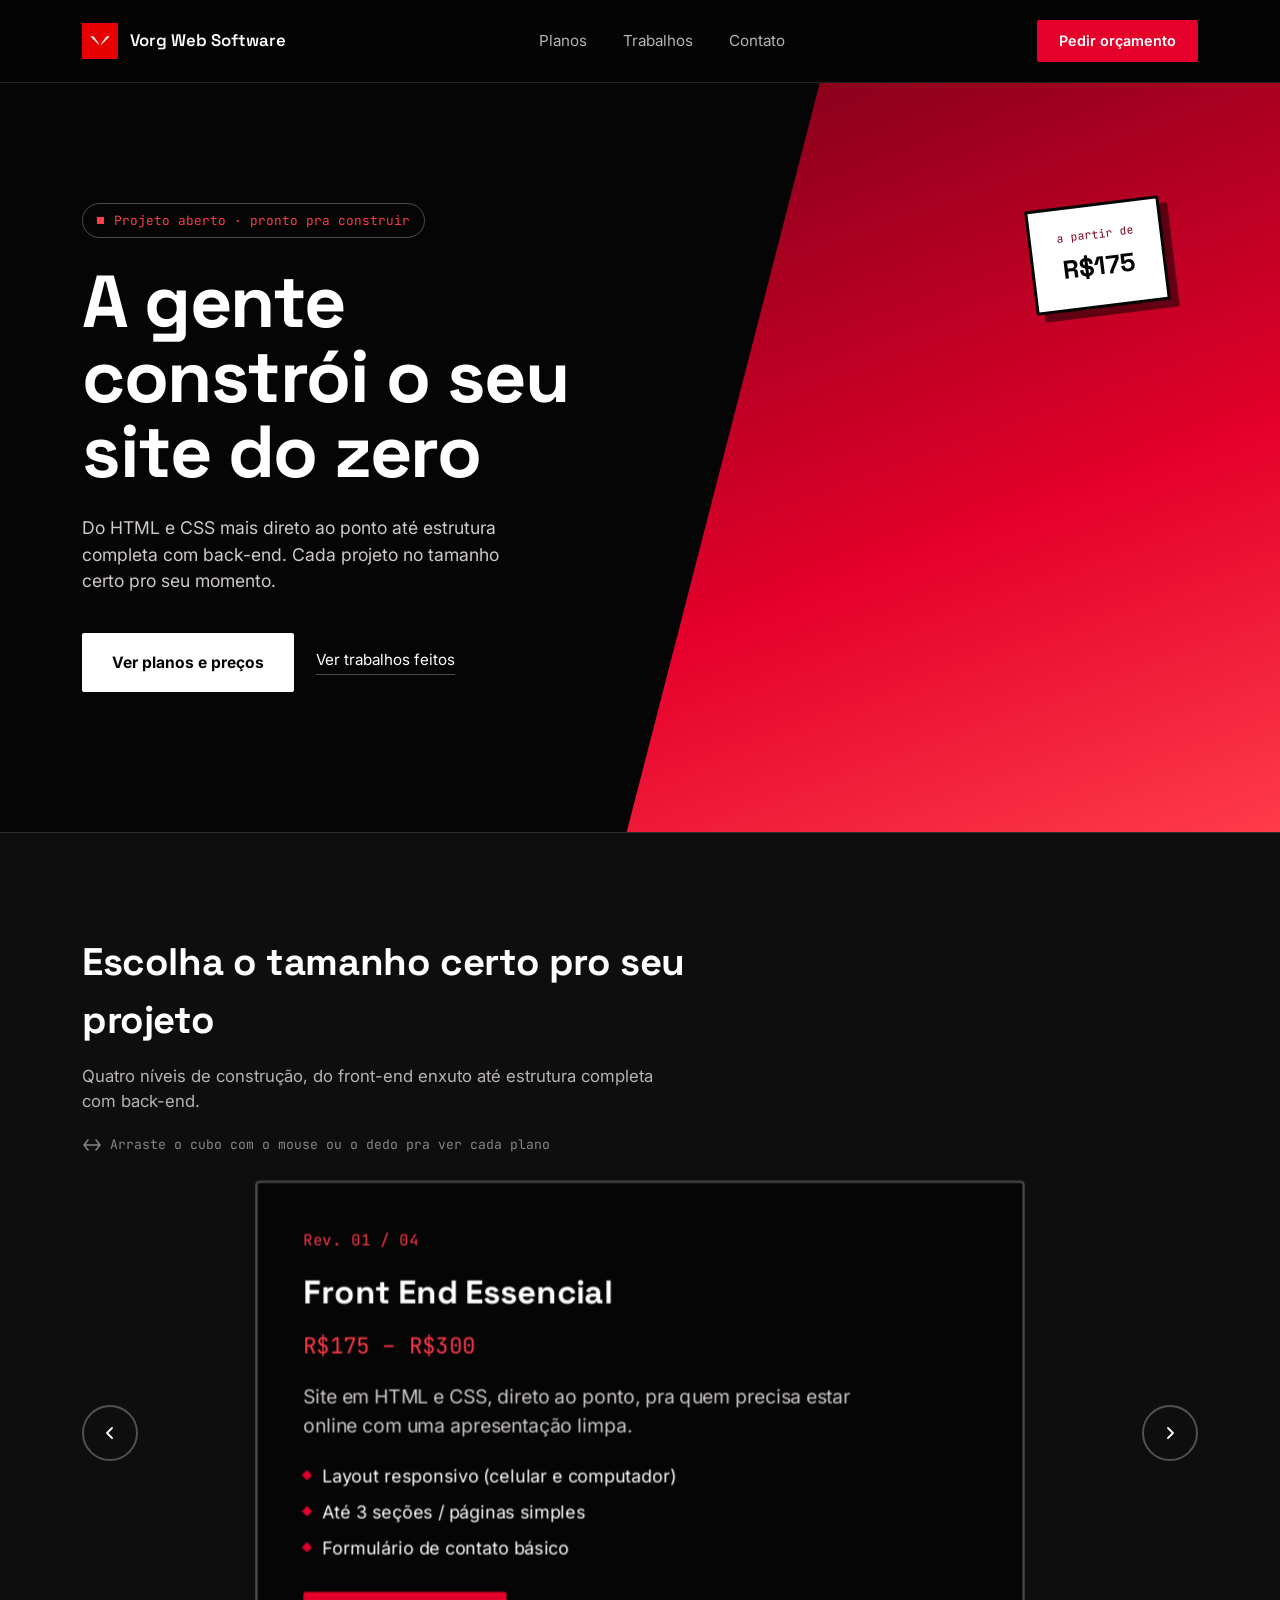
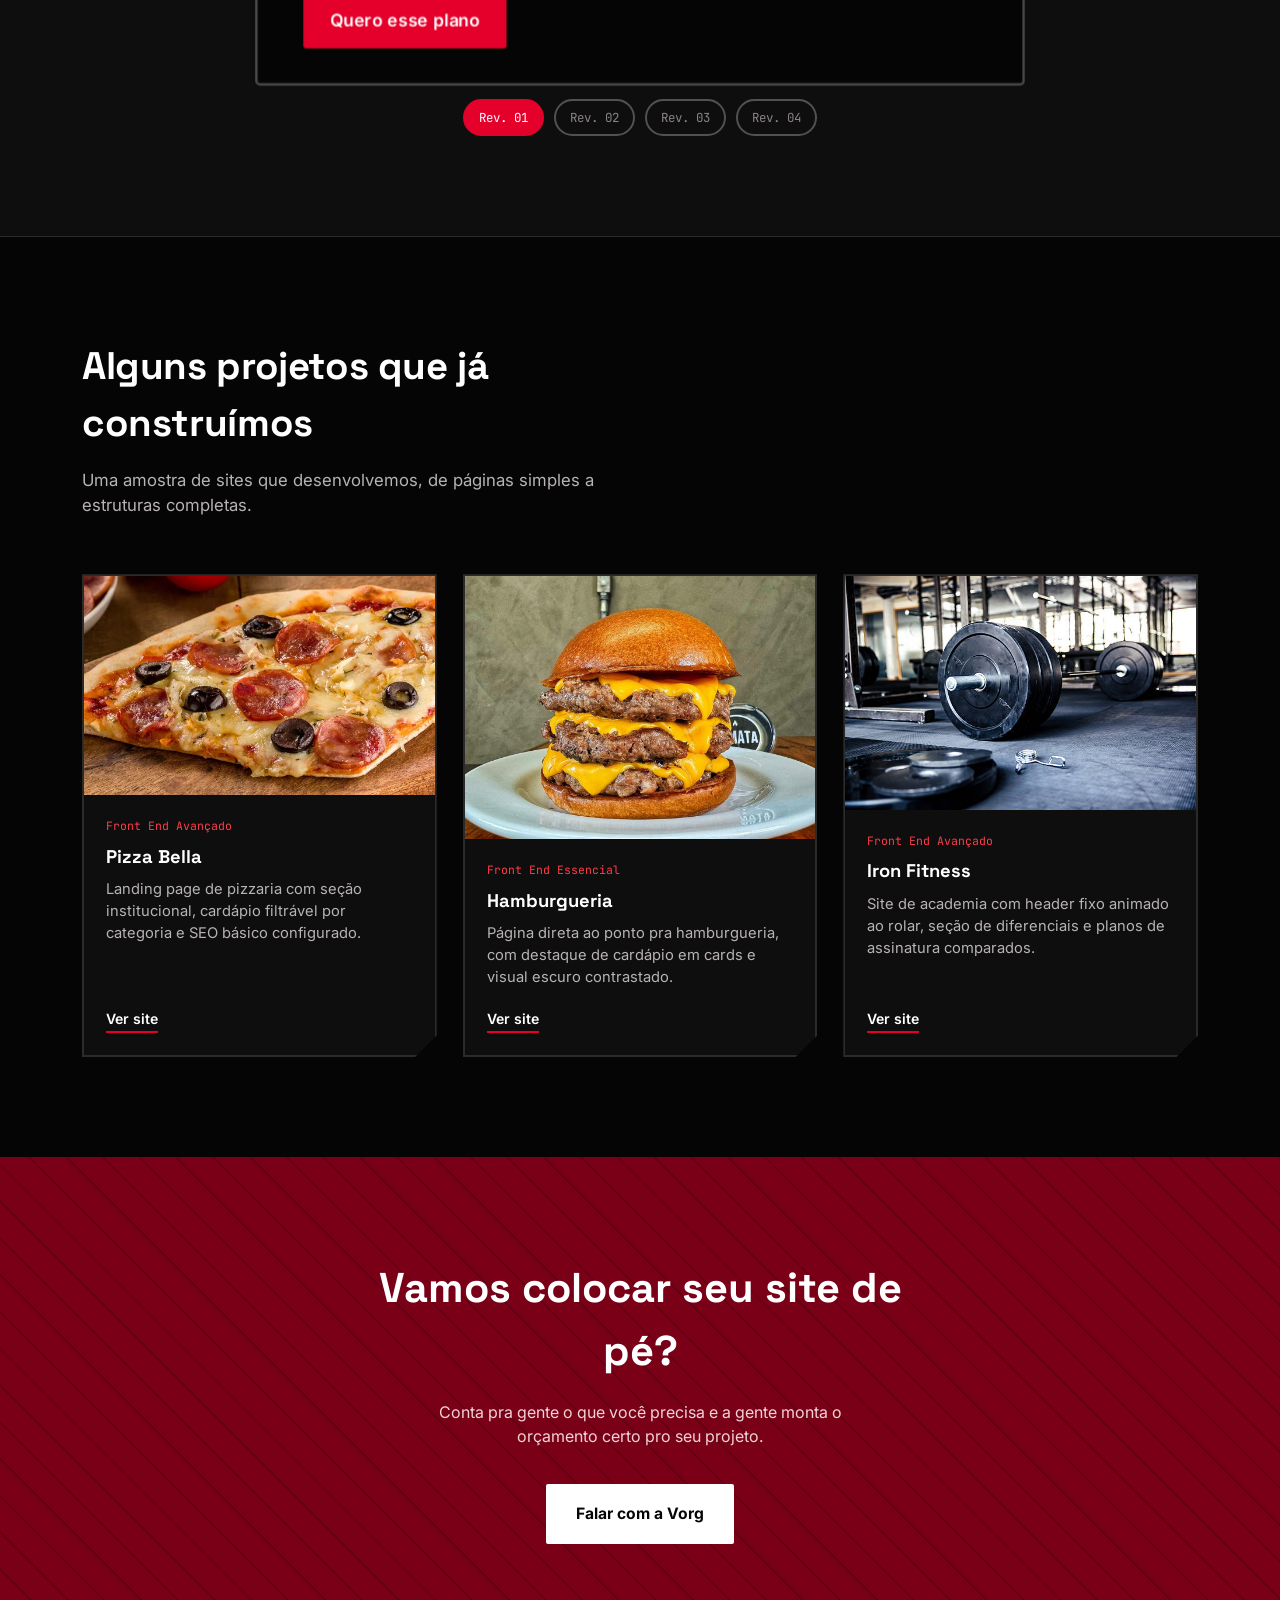
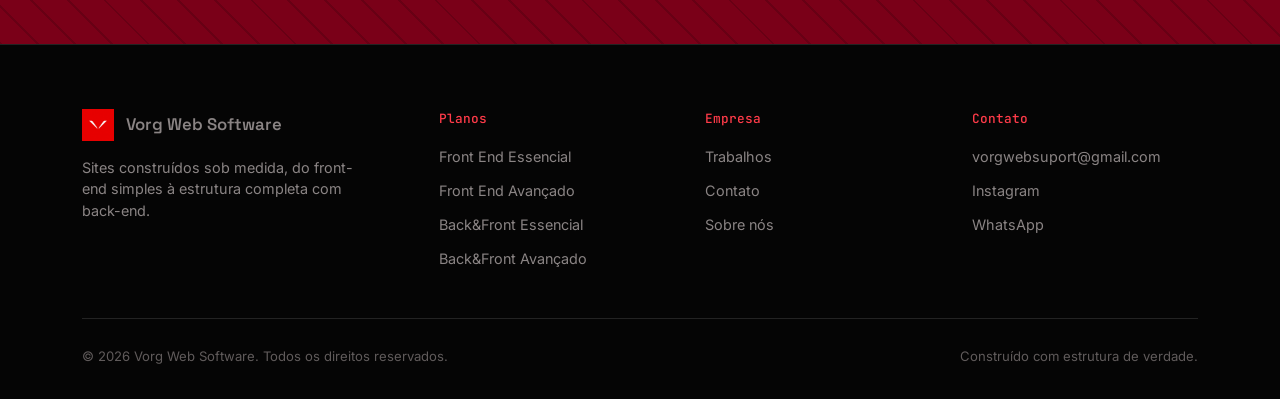
==== index.html @ 5cc9e79b "Initial commit" ====
<!DOCTYPE html>
<html lang="pt-BR">
<head>
<meta charset="UTF-8">
<meta name="viewport" content="width=device-width, initial-scale=1.0">
<title>Vorg Web Software — sites sob medida</title>
<link rel="preconnect" href="https://fonts.googleapis.com">
<link rel="preconnect" href="https://fonts.gstatic.com" crossorigin>
<link href="https://fonts.googleapis.com/css2?family=Space+Grotesk:wght@500;600;700&family=Inter:wght@400;500;600&family=JetBrains+Mono:wght@400;500&display=swap" rel="stylesheet">
<link rel="stylesheet" href="style.css">
</head>
<body>

  <!-- ================= HEADER ================= -->
  <header class="site-header">
    <div class="container">
      <a href="#top" class="brand">
        <img src="/imagens/logo.png" alt="Vorg Web Software">
        <span>Vorg Web Software</span>
      </a>
      <nav class="main-nav">
        <a href="#planos">Planos</a>
        <a href="#trabalhos">Trabalhos</a>
        <a href="#contato">Contato</a>
      </nav>
      <a href="#planos" class="nav-cta">Pedir orçamento</a>
      <button class="nav-toggle" aria-label="Abrir menu"><span></span><span></span><span></span></button>
    </div>
  </header>

  <!-- ================= HERO ================= -->
  <section class="hero" id="top">
    <div class="hero-shard" aria-hidden="true"></div>
    <div class="container">
      <div class="hero-copy">
        <span class="hero-tag">Projeto aberto · pronto pra construir</span>
        <h1>A gente constrói o seu site do zero</h1>
        <p>Do HTML e CSS mais direto ao ponto até estrutura completa com back-end. Cada projeto no tamanho certo pro seu momento.</p>
        <div class="hero-actions">
          <a href="#planos" class="btn-primary">Ver planos e preços</a>
          <a href="#trabalhos" class="btn-ghost-light">Ver trabalhos feitos</a>
        </div>
      </div>
    </div>
    <div class="price-stamp">
      <small>a partir de</small>
      <strong>R$175</strong>
    </div>
  </section>

  <!-- ================= PLANOS (CUBO) ================= -->
  <section class="section plans-section" id="planos">
    <div class="container">
      <div class="plan-nav-row">
        <div class="section-head" style="margin-bottom:0;">
          <h2>Escolha o tamanho certo pro seu projeto</h2>
          <p>Quatro níveis de construção, do front-end enxuto até estrutura completa com back-end.</p>
        </div>
      </div>

      <div class="drag-hint">
        <svg width="20" height="20" viewBox="0 0 20 20" fill="none"><path d="M2 10h16M6 5l-4 5 4 5M14 5l4 5-4 5" stroke="#8A8484" stroke-width="1.5" stroke-linecap="round" stroke-linejoin="round"/></svg>
        Arraste o cubo com o mouse ou o dedo pra ver cada plano
      </div>

      <div class="cube-arena">
        <button class="arena-arrow" id="cubePrev" aria-label="Plano anterior">
          <svg width="18" height="18" viewBox="0 0 18 18"><path d="M11 4L6 9L11 14" stroke-width="1.8" fill="none" stroke-linecap="round" stroke-linejoin="round"/></svg>
        </button>

        <div class="cube-stage" id="cubeStage">
          <div class="cube" id="cube">

            <div class="cube-face">
              <span class="face-rev">Rev. 01 / 04</span>
              <h3>Front End Essencial</h3>
              <div class="face-price">R$175 – R$300</div>
              <p>Site em HTML e CSS, direto ao ponto, pra quem precisa estar online com uma apresentação limpa.</p>
              <ul class="face-features">
                <li>Layout responsivo (celular e computador)</li>
                <li>Até 3 seções / páginas simples</li>
                <li>Formulário de contato básico</li>
              </ul>
              <a href="#contato" class="face-cta">Quero esse plano</a>
            </div>

            <div class="cube-face">
              <span class="face-rev">Rev. 02 / 04</span>
              <h3>Front End Avançado</h3>
              <div class="face-price">R$300 – R$500</div>
              <p>Mais páginas, interações e detalhes de animação pra um site com cara mais profissional.</p>
              <ul class="face-features">
                <li>Até 6 páginas ou seções</li>
                <li>Animações e microinterações em JavaScript</li>
                <li>Otimizado pra buscadores (SEO básico)</li>
              </ul>
              <a href="#contato" class="face-cta">Quero esse plano</a>
            </div>

            <div class="cube-face">
              <span class="face-rev">Rev. 03 / 04</span>
              <h3>Back&amp;Front End Essencial</h3>
              <div class="face-price">R$500 – R$700</div>
              <p>Estrutura com back-end simples: seu site passa a guardar e organizar informação de verdade.</p>
              <ul class="face-features">
                <li>Banco de dados simples (formulários, cadastros)</li>
                <li>Painel básico de administração</li>
                <li>Front-end avançado incluso</li>
              </ul>
              <a href="#contato" class="face-cta">Quero esse plano</a>
            </div>

            <div class="cube-face">
              <span class="face-rev">Rev. 04 / 04</span>
              <h3>Back&amp;Front Avançado</h3>
              <div class="face-price">R$700 – R$1000</div>
              <p>Estrutura completa: autenticação, integrações e um back-end preparado pra crescer junto com o negócio.</p>
              <ul class="face-features">
                <li>Login e área de usuário</li>
                <li>Integrações (pagamento, e-mail, APIs)</li>
                <li>Painel administrativo completo</li>
              </ul>
              <a href="#contato" class="face-cta">Quero esse plano</a>
            </div>

          </div>
        </div>

        <button class="arena-arrow" id="cubeNext" aria-label="Próximo plano">
          <svg width="18" height="18" viewBox="0 0 18 18"><path d="M7 4L12 9L7 14" stroke-width="1.8" fill="none" stroke-linecap="round" stroke-linejoin="round"/></svg>
        </button>
      </div>

      <div class="cube-controls">
        <div class="revision-list" role="tablist" aria-label="Selecionar plano">
          <button class="revision-dot active" data-index="0">Rev. 01</button>
          <button class="revision-dot" data-index="1">Rev. 02</button>
          <button class="revision-dot" data-index="2">Rev. 03</button>
          <button class="revision-dot" data-index="3">Rev. 04</button>
        </div>
      </div>
    </div>
  </section>

<!-- ================= TRABALHOS FICTÍCIOS ================= -->
<section class="section" id="trabalhos">
  <div class="container">
    <div class="section-head">
      <h2>Alguns projetos que já construímos</h2>
      <p>Uma amostra de sites que desenvolvemos, de páginas simples a estruturas completas.</p>
    </div>

    <div class="work-grid">

      <div class="work-card">
        <div class="work-thumb">
          <img src="/imagens/pizzaria.png" alt="Prévia do site Pizza Bella">
        </div>
        <div class="work-body">
          <span class="work-cat">Front End Avançado</span>
          <h3>Pizza Bella</h3>
          <p>Landing page de pizzaria com seção institucional, cardápio filtrável por categoria e SEO básico configurado.</p>
          <a href="pizzaria.html" class="work-link">Ver site</a>
        </div>
      </div>

      <div class="work-card">
        <div class="work-thumb">
          <img src="/imagens/hamburgueria.png" alt="Prévia do site de hamburgueria">
        </div>
        <div class="work-body">
          <span class="work-cat">Front End Essencial</span>
          <h3>Hamburgueria</h3>
          <p>Página direta ao ponto pra hamburgueria, com destaque de cardápio em cards e visual escuro contrastado.</p>
          <a href="hamburgueria.html" class="work-link">Ver site</a>
        </div>
      </div>

      <div class="work-card">
        <div class="work-thumb">
          <img src="/imagens/academia.png" alt="Prévia do site Iron Fitness">
        </div>
        <div class="work-body">
          <span class="work-cat">Front End Avançado</span>
          <h3>Iron Fitness</h3>
          <p>Site de academia com header fixo animado ao rolar, seção de diferenciais e planos de assinatura comparados.</p>
          <a href="academia.html" class="work-link">Ver site</a>
        </div>
      </div>

    </div>
  </div>
</section>

  <!-- ================= CTA FINAL ================= -->
  <section class="cta-final" id="contato">
    <div class="container">
      <h2>Vamos colocar seu site de pé?</h2>
      <p>Conta pra gente o que você precisa e a gente monta o orçamento certo pro seu projeto.</p>
      <a href="mailto:vorgwebsuport@gmail.com" class="btn-primary">Falar com a Vorg</a>
    </div>
  </section>

  <!-- ================= FOOTER ================= -->
  <footer class="site-footer">
    <div class="container">
      <div class="footer-top">
        <div class="footer-brand">
          <a href="#top" class="brand">
            <img src="/imagens/logo.png" alt="Vorg Web Software">
            <span>Vorg Web Software</span>
          </a>
          <p>Sites construídos sob medida, do front-end simples à estrutura completa com back-end.</p>
        </div>
        <div class="footer-col">
          <h4>Planos</h4>
          <ul>
            <li><a href="#planos">Front End Essencial</a></li>
            <li><a href="#planos">Front End Avançado</a></li>
            <li><a href="#planos">Back&amp;Front Essencial</a></li>
            <li><a href="#planos">Back&amp;Front Avançado</a></li>
          </ul>
        </div>
        <div class="footer-col">
          <h4>Empresa</h4>
          <ul>
            <li><a href="#trabalhos">Trabalhos</a></li>
            <li><a href="#contato">Contato</a></li>
            <li><a href="#">Sobre nós</a></li>
          </ul>
        </div>
        <div class="footer-col">
          <h4>Contato</h4>
          <ul>
            <li><a href="mailto:vorgwebsuport@gmail.com">vorgwebsuport@gmail.com</a></li>
            <li><a href="#">Instagram</a></li>
            <li><a href="#">WhatsApp</a></li>
          </ul>
        </div>
      </div>
      <div class="footer-bottom">
        <span>© 2026 Vorg Web Software. Todos os direitos reservados.</span>
        <span>Construído com estrutura de verdade.</span>
      </div>
    </div>
  </footer>

  <script src="script.js"></script>

</body>
</html>
---- style.css ----
:root{
  --black: #050505;
  --black-soft: #0F0E0E;
  --charcoal: #1A1717;
  --line: rgba(255,255,255,0.12);
  --line-strong: rgba(255,255,255,0.28);
  --white: #FFFFFF;
  --red: #E4002B;
  --red-bright: #FF3B49;
  --red-deep: #7A0018;
  --radius-s: 2px;
  --radius-m: 4px;
  --font-display: 'Space Grotesk', sans-serif;
  --font-body: 'Inter', sans-serif;
  --font-mono: 'JetBrains Mono', monospace;
}

*{ margin:0; padding:0; box-sizing:border-box; }
html{ scroll-behavior:smooth; }

body{
  background:var(--black);
  color:var(--white);
  font-family:var(--font-body);
  line-height:1.5;
  overflow-x:hidden;
}

::selection{ background:var(--red); color:var(--white); }
img{ max-width:100%; display:block; }
a{ color:inherit; text-decoration:none; }
button{ font-family:inherit; cursor:pointer; border:none; background:none; }
:focus-visible{ outline:3px solid var(--red-bright); outline-offset:3px; }

.container{ width:100%; max-width:1180px; margin:0 auto; padding:0 32px; }

/* ---------- HEADER ---------- */

.site-header{
  position:sticky; top:0; z-index:100;
  background:rgba(5,5,5,0.9);
  backdrop-filter:blur(8px);
  border-bottom:1px solid var(--line);
}
.site-header .container{ display:flex; align-items:center; justify-content:space-between; height:82px; }
.brand{ display:flex; align-items:center; gap:12px; }
.brand img{ height:36px; width:auto; }
.brand span{ font-family:var(--font-display); font-weight:600; font-size:1.05rem; }
.main-nav{ display:flex; align-items:center; gap:36px; }
.main-nav a{ font-size:0.95rem; color:#B8B3B3; transition:color .2s ease; }
.main-nav a:hover{ color:var(--white); }
.nav-cta{
  background:var(--red); color:var(--white) !important; padding:10px 22px;
  border-radius:var(--radius-s); font-weight:600; font-size:0.9rem;
  transition:background .2s ease;
}
.nav-cta:hover{ background:var(--red-bright); }
.nav-toggle{ display:none; flex-direction:column; gap:5px; padding:6px; }
.nav-toggle span{ width:24px; height:2px; background:var(--white); }

/* ---------- HERO ---------- */

.hero{ position:relative; background:var(--black); overflow:hidden; }

.hero-shard{
  position:absolute; top:0; right:0; width:58%; height:100%;
  background:linear-gradient(160deg, var(--red-deep) 0%, var(--red) 60%, var(--red-bright) 100%);
  clip-path:polygon(38% 0, 100% 0, 100% 100%, 12% 100%);
}

.hero .container{
  position:relative; z-index:2;
  padding-top:120px; padding-bottom:140px;
  min-height:620px;
}

.hero-copy{ max-width:640px; }

.hero-tag{
  font-family:var(--font-mono); font-size:0.8rem; color:var(--red-bright);
  display:inline-flex; align-items:center; gap:10px; margin-bottom:26px;
  border:1px solid var(--line-strong); padding:7px 14px; border-radius:100px;
}
.hero-tag::before{ content:""; width:7px; height:7px; background:var(--red-bright); flex-shrink:0; }

.hero h1{
  font-family:var(--font-display); font-weight:700;
  font-size:clamp(2.6rem, 6vw, 4.6rem);
  line-height:1.02; letter-spacing:-0.02em;
  max-width:11ch; margin-bottom:26px;
}

.hero p{ font-size:1.1rem; color:#CFC9C9; max-width:40ch; margin-bottom:38px; }

.hero-actions{ display:flex; align-items:center; gap:22px; flex-wrap:wrap; }

.btn-primary{
  background:var(--white); color:var(--black); font-weight:700;
  padding:16px 28px; border-radius:var(--radius-s); font-size:0.98rem;
  transition:transform .18s ease, background .18s ease; display:inline-block;
  border:2px solid var(--white);
}
.btn-primary:hover{ transform:translateY(-2px); background:var(--red-bright); border-color:var(--red-bright); color:var(--white); }

.btn-ghost-light{ color:var(--white); font-size:0.95rem; border-bottom:1px solid var(--line-strong); padding-bottom:2px; }

.price-stamp{
  position:absolute; z-index:3; top:16%; right:9%;
  background:var(--white); color:var(--black);
  padding:20px 26px; border-radius:var(--radius-s);
  border:3px solid var(--black);
  transform:rotate(-7deg);
  font-family:var(--font-display); font-weight:700;
  text-align:center; box-shadow:8px 8px 0 rgba(0,0,0,0.5);
}
.price-stamp small{
  display:block; font-family:var(--font-mono); font-weight:400;
  font-size:0.7rem; color:var(--red-deep); margin-bottom:4px;
}
.price-stamp strong{ font-size:1.6rem; }

/* ---------- SECTION HEADINGS ---------- */

.section{ padding:100px 0; }
.section-head{ max-width:640px; margin-bottom:56px; }
.section-head h2{
  font-family:var(--font-display); font-size:clamp(1.9rem, 3vw, 2.5rem);
  font-weight:700; letter-spacing:-0.01em; margin-bottom:16px;
}
.section-head p{ color:#B8B3B3; font-size:1.05rem; max-width:52ch; }

/* ---------- PLANOS / CUBO ---------- */

.plans-section{ background:var(--black-soft); border-top:1px solid var(--line); border-bottom:1px solid var(--line); }

.plan-nav-row{
  display:flex; justify-content:space-between; align-items:flex-end;
  gap:24px; margin-bottom:20px; flex-wrap:wrap;
}

.drag-hint{
  font-family:var(--font-mono); font-size:0.82rem; color:#8A8484;
  display:flex; align-items:center; gap:8px; margin-bottom:48px;
}
.drag-hint svg{ flex-shrink:0; }

.cube-arena{
  display:grid; grid-template-columns:56px 1fr 56px;
  align-items:center; gap:24px;
}

.arena-arrow{
  width:56px; height:56px; border-radius:50%;
  border:2px solid var(--line-strong);
  display:flex; align-items:center; justify-content:center;
  transition:background .2s ease, border-color .2s ease; flex-shrink:0;
}
.arena-arrow:hover{ background:var(--red); border-color:var(--red); }
.arena-arrow:hover svg path{ stroke:var(--white); }
.arena-arrow svg path{ stroke:var(--white); transition:stroke .2s ease; }

.cube-stage{
  perspective:1900px;
  display:flex; justify-content:center;
  padding:20px 0;
  cursor:grab;
  touch-action:none;
  user-select:none;
}
.cube-stage.dragging{ cursor:grabbing; }

.cube{
  position:relative;
  width:min(640px, 86vw);
  height:420px;
  transform-style:preserve-3d;
  transform:rotateY(0deg);
}

.cube-face{
  position:absolute; inset:0;
  background:var(--black);
  border:2px solid var(--line-strong);
  border-radius:var(--radius-m);
  backface-visibility:hidden;
  padding:38px;
  display:flex; flex-direction:column;
}

.cube-face:nth-child(odd){ background:var(--black); }
.cube-face:nth-child(even){ background:var(--charcoal); }

.face-rev{ font-family:var(--font-mono); font-size:0.8rem; color:var(--red-bright); margin-bottom:14px; }
.cube-face h3{ font-family:var(--font-display); font-size:1.7rem; font-weight:700; margin-bottom:10px; }
.face-price{ font-family:var(--font-mono); font-size:1.15rem; color:var(--red-bright); margin-bottom:16px; }
.cube-face > p{ color:#CFC9C9; margin-bottom:20px; max-width:46ch; }

.face-features{
  list-style:none; display:flex; flex-direction:column; gap:8px;
  margin-bottom:24px;
}
.face-features li{ display:flex; gap:10px; font-size:0.92rem; align-items:flex-start; }
.face-features li::before{
  content:""; width:6px; height:6px; margin-top:7px; background:var(--red);
  flex-shrink:0; transform:rotate(45deg);
}

.face-cta{
  margin-top:auto; align-self:flex-start;
  background:var(--red); color:var(--white); padding:13px 22px;
  border-radius:var(--radius-s); font-weight:600; font-size:0.9rem;
  transition:background .2s ease;
}
.face-cta:hover{ background:var(--red-bright); }

.cube-controls{ display:flex; flex-direction:column; align-items:center; gap:24px; margin-top:36px; }

.revision-list{ display:flex; gap:10px; }
.revision-dot{
  font-family:var(--font-mono); font-size:0.78rem; color:#8A8484;
  border:2px solid var(--line-strong); padding:8px 14px; border-radius:100px;
  transition:all .2s ease;
}
.revision-dot.active{ background:var(--red); color:var(--white); border-color:var(--red); }

/* ---------- PORTFÓLIO FICTÍCIO ---------- */

.work-grid{ display:grid; grid-template-columns:repeat(3, 1fr); gap:26px; }

.work-card{
  background:var(--black-soft);
  border:2px solid var(--line);
  clip-path:polygon(0 0, 100% 0, 100% calc(100% - 22px), calc(100% - 22px) 100%, 0 100%);
  overflow:hidden; display:flex; flex-direction:column;
  transition:border-color .2s ease, transform .2s ease;
}
.work-card:hover{ border-color:var(--red); transform:translateY(-4px); }

.work-thumb{
  aspect-ratio:16/10;
  background:
    repeating-linear-gradient(45deg, var(--line) 0, var(--line) 1px, transparent 1px, transparent 14px),
    var(--black);
  display:flex; align-items:center; justify-content:center;
  color:#8A8484; font-family:var(--font-mono); font-size:0.78rem;
}

.work-thumb img{
  width:100%;
  height:100%;
  object-fit:cover;
}

.work-body{ padding:22px; display:flex; flex-direction:column; gap:8px; flex:1; }
.work-cat{ font-family:var(--font-mono); font-size:0.72rem; color:var(--red-bright); }
.work-body h3{ font-family:var(--font-display); font-size:1.15rem; font-weight:700; }
.work-body p{ color:#B8B3B3; font-size:0.92rem; flex:1; }
.work-link{
  margin-top:12px; font-size:0.88rem; font-weight:600; color:var(--white);
  border-bottom:2px solid var(--red); align-self:flex-start; padding-bottom:2px;
}

/* ---------- CTA FINAL ---------- */

.cta-final{ background:var(--red-deep); text-align:center; padding:100px 0; position:relative; overflow:hidden; }
.cta-final::before{
  content:""; position:absolute; inset:0;
  background:repeating-linear-gradient(45deg, rgba(0,0,0,0.15) 0, rgba(0,0,0,0.15) 2px, transparent 2px, transparent 26px);
}
.cta-final .container{ position:relative; z-index:1; }
.cta-final h2{
  font-family:var(--font-display); font-size:clamp(1.9rem, 3.4vw, 2.6rem); font-weight:700;
  margin-bottom:18px; max-width:20ch; margin-left:auto; margin-right:auto;
}
.cta-final p{ color:#F1D3D6; max-width:44ch; margin:0 auto 36px; }

/* ---------- FOOTER ---------- */

.site-footer{ background:var(--black); color:#8A8484; padding:64px 0 32px; border-top:1px solid var(--line); }
.footer-top{ display:grid; grid-template-columns:1.4fr 1fr 1fr 1fr; gap:40px; padding-bottom:48px; border-bottom:1px solid var(--line); }
.footer-brand .brand img{ height:32px; }
.footer-brand p{ margin-top:16px; font-size:0.9rem; max-width:32ch; }
.footer-col h4{ font-family:var(--font-mono); font-size:0.8rem; color:var(--red-bright); margin-bottom:16px; font-weight:500; }
.footer-col ul{ list-style:none; display:flex; flex-direction:column; gap:10px; }
.footer-col a{ font-size:0.9rem; color:#8A8484; transition:color .2s ease; }
.footer-col a:hover{ color:var(--white); }
.footer-bottom{ display:flex; justify-content:space-between; align-items:center; padding-top:28px; font-size:0.82rem; color:#605B5B; flex-wrap:wrap; gap:12px; }

/* ---------- RESPONSIVE ---------- */

@media (max-width: 900px){
  .main-nav{ display:none; }
  .nav-toggle{ display:flex; }
  .hero-shard{ width:100%; clip-path:polygon(0 62%, 100% 42%, 100% 100%, 0 100%); }
  .price-stamp{ top:auto; bottom:8%; right:6%; }
  .cube-arena{ grid-template-columns:1fr; }
  .arena-arrow{ display:none; }
  .work-grid{ grid-template-columns:1fr 1fr; }
  .footer-top{ grid-template-columns:1fr 1fr; }
}

@media (max-width: 600px){
  .container{ padding:0 20px; }
  .cube{ height:520px; }
  .work-grid{ grid-template-columns:1fr; }
  .footer-top{ grid-template-columns:1fr; }
}

@media (prefers-reduced-motion: reduce){
  *{ transition:none !important; scroll-behavior:auto !important; }
  .cube{ transition:none !important; }
}
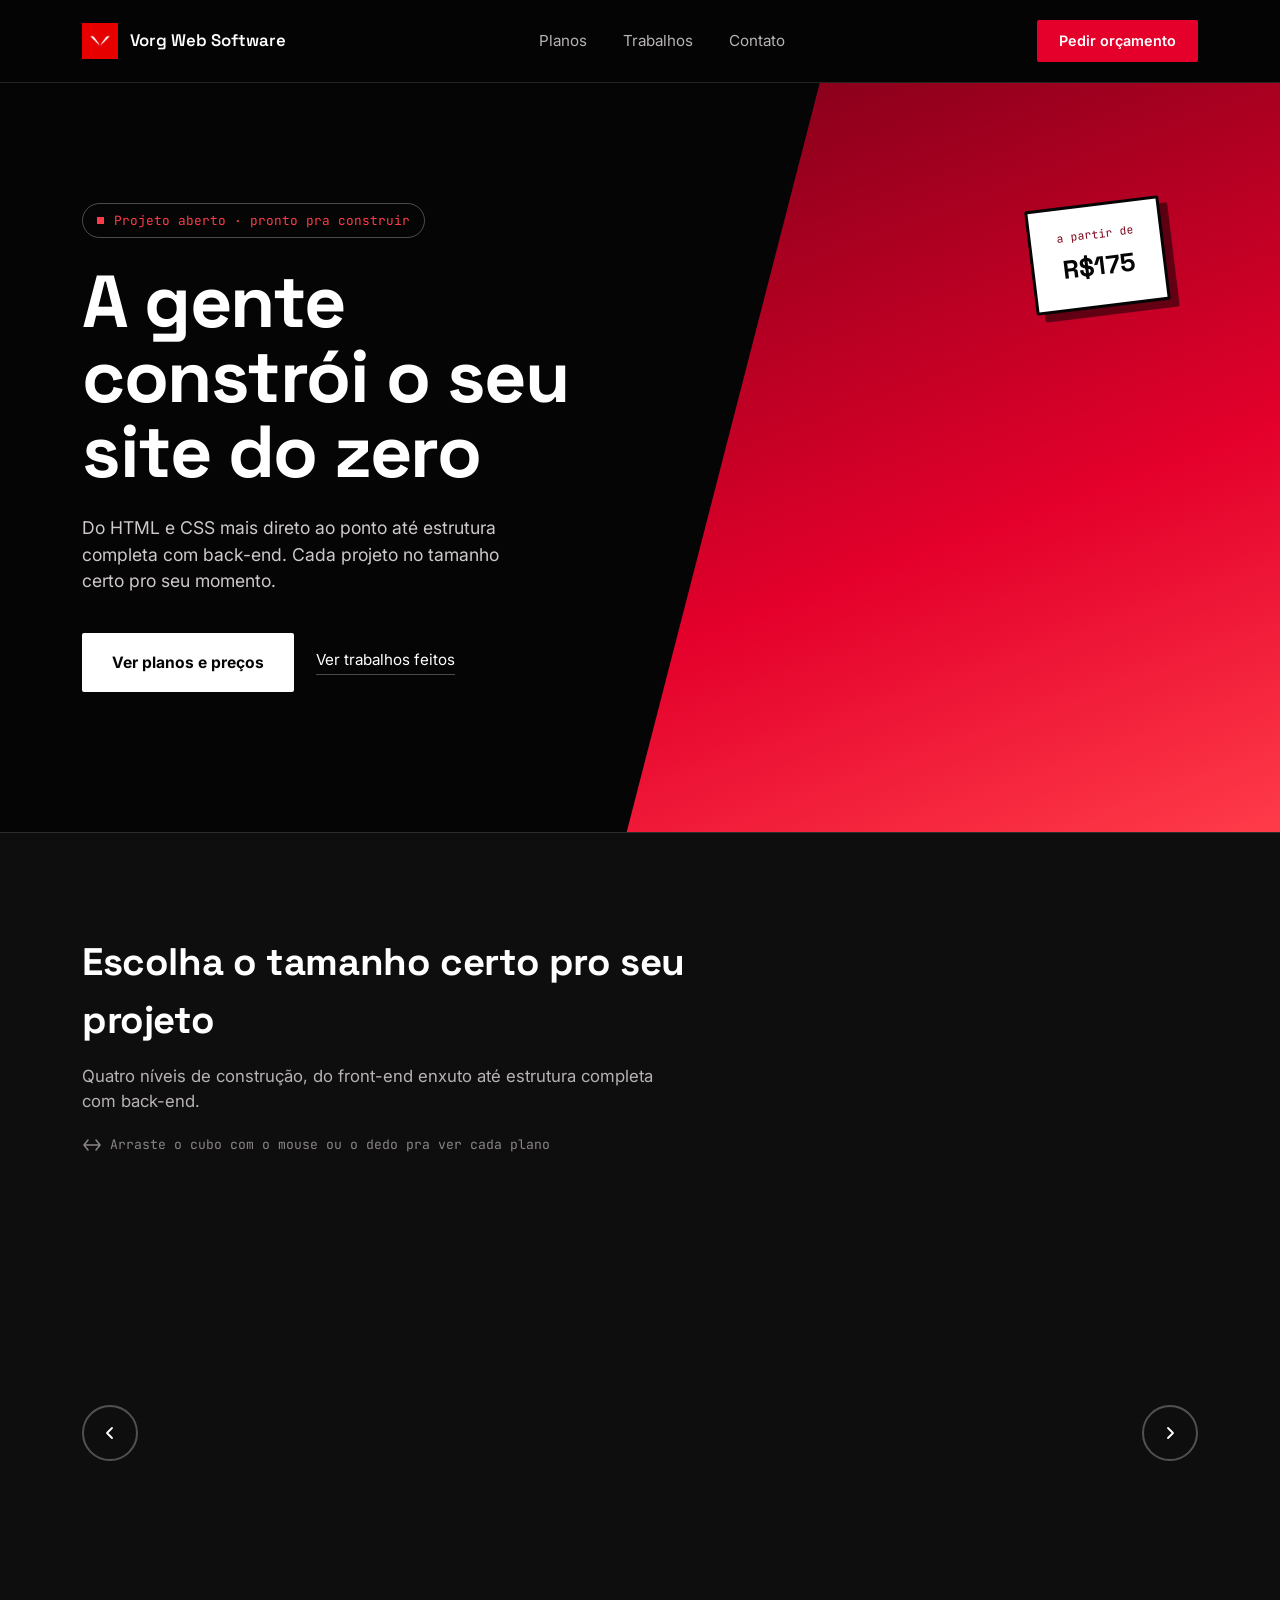
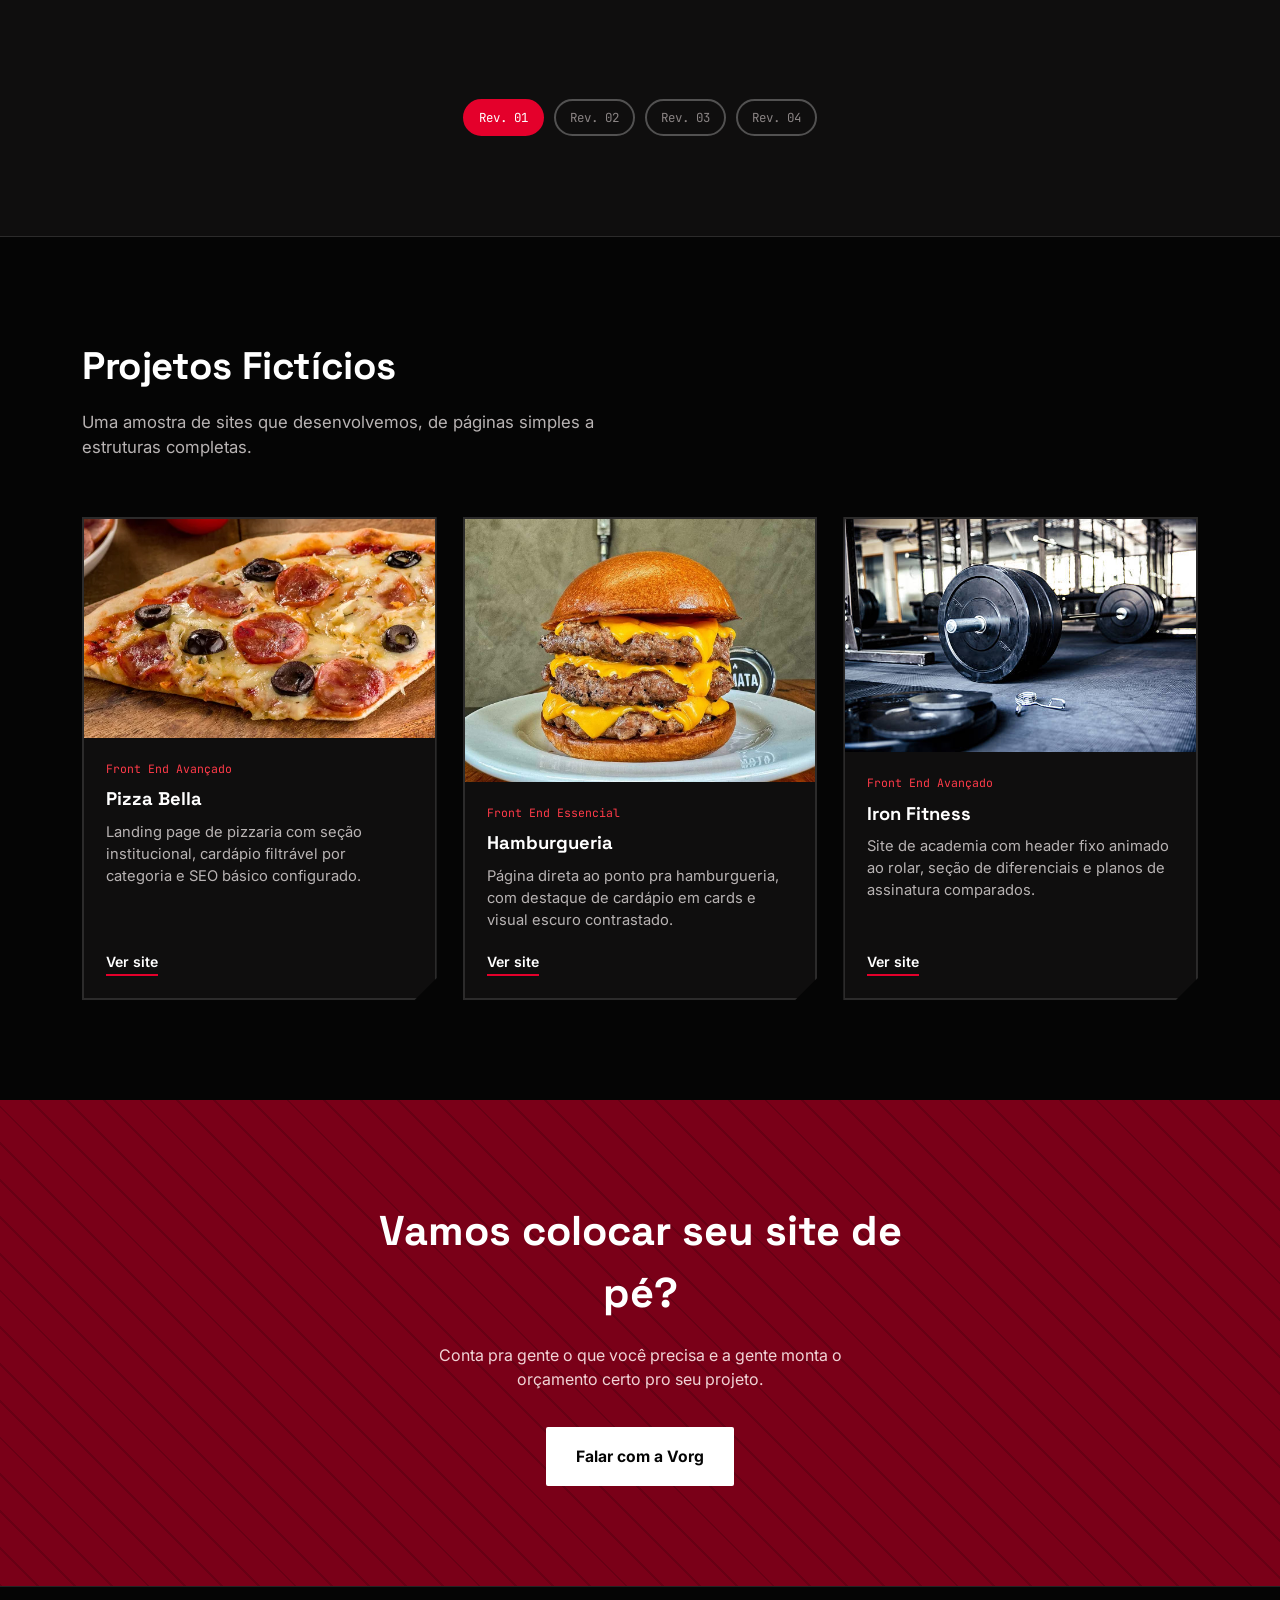
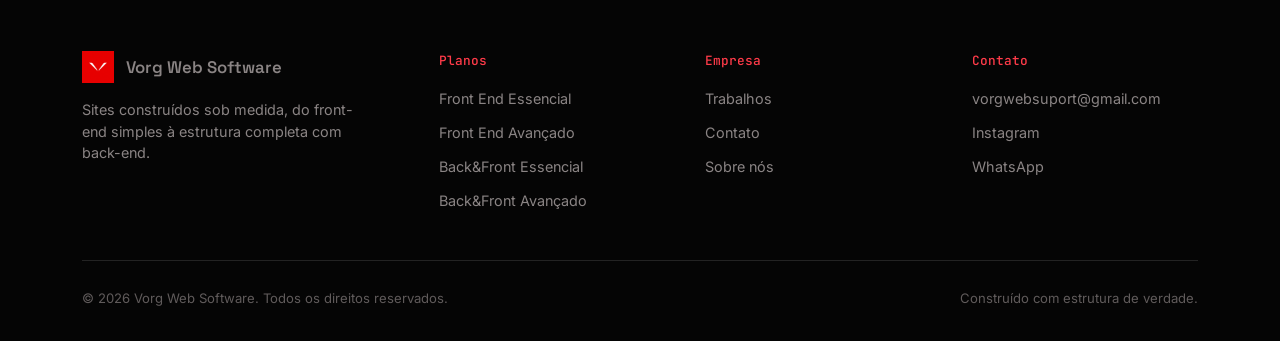
==== commit 96788e5e: "peak" ====
--- a/index.html
+++ b/index.html
@@ -15,7 +15,7 @@
   <header class="site-header">
     <div class="container">
       <a href="#top" class="brand">
-        <img src="/imagens/logo.png" alt="Vorg Web Software">
+        <img src="imagens/logo.png" alt="Vorg Web Software">
         <span>Vorg Web Software</span>
       </a>
       <nav class="main-nav">
@@ -146,7 +146,7 @@
 <section class="section" id="trabalhos">
   <div class="container">
     <div class="section-head">
-      <h2>Alguns projetos que já construímos</h2>
+      <h2>Projetos Fictícios</h2>
       <p>Uma amostra de sites que desenvolvemos, de páginas simples a estruturas completas.</p>
     </div>
 
@@ -154,7 +154,7 @@
 
       <div class="work-card">
         <div class="work-thumb">
-          <img src="/imagens/pizzaria.png" alt="Prévia do site Pizza Bella">
+          <img src="imagens/pizzaria.png" alt="Prévia do site Pizza Bella">
         </div>
         <div class="work-body">
           <span class="work-cat">Front End Avançado</span>
@@ -166,7 +166,7 @@
 
       <div class="work-card">
         <div class="work-thumb">
-          <img src="/imagens/hamburgueria.png" alt="Prévia do site de hamburgueria">
+          <img src="imagens/hamburgueria.png" alt="Prévia do site de hamburgueria">
         </div>
         <div class="work-body">
           <span class="work-cat">Front End Essencial</span>
@@ -178,7 +178,7 @@
 
       <div class="work-card">
         <div class="work-thumb">
-          <img src="/imagens/academia.png" alt="Prévia do site Iron Fitness">
+          <img src="imagens/academia.png" alt="Prévia do site Iron Fitness">
         </div>
         <div class="work-body">
           <span class="work-cat">Front End Avançado</span>
@@ -207,7 +207,7 @@
       <div class="footer-top">
         <div class="footer-brand">
           <a href="#top" class="brand">
-            <img src="/imagens/logo.png" alt="Vorg Web Software">
+            <img src="imagens/logo.png" alt="Vorg Web Software">
             <span>Vorg Web Software</span>
           </a>
           <p>Sites construídos sob medida, do front-end simples à estrutura completa com back-end.</p>
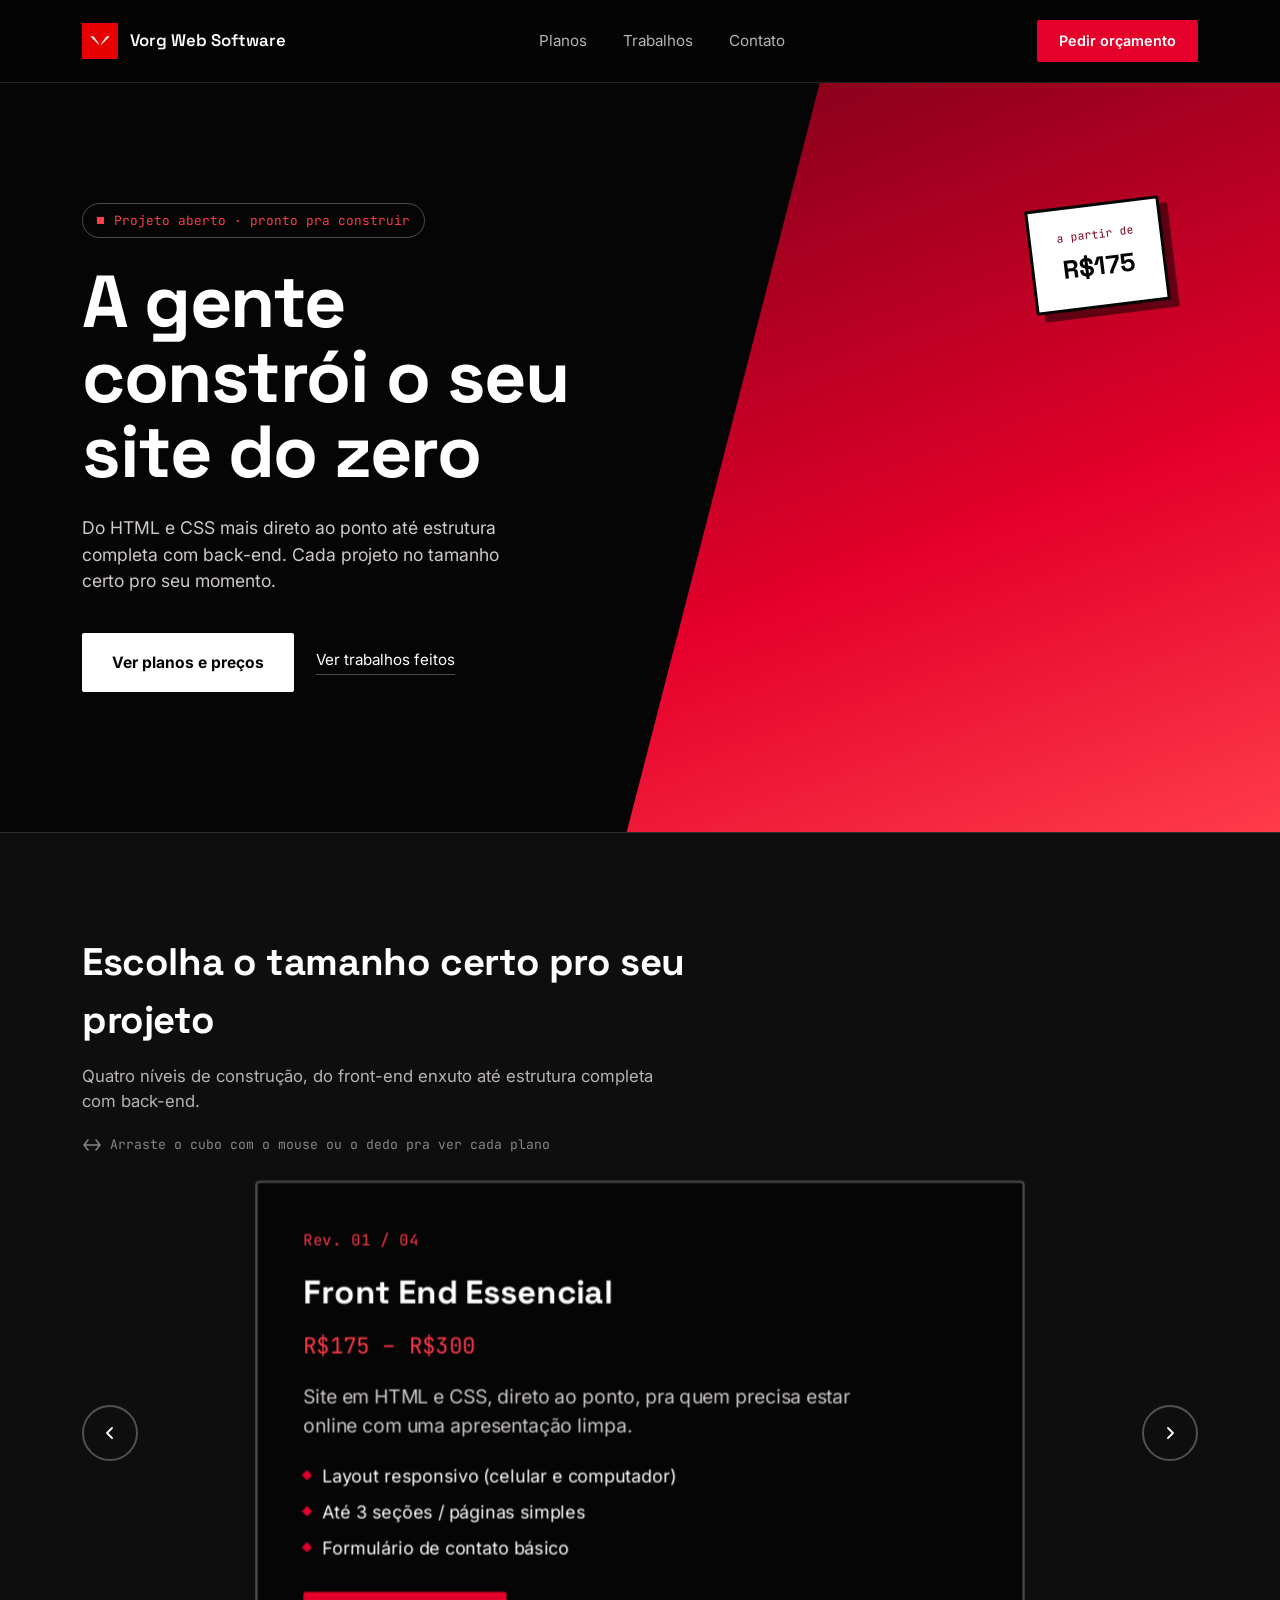
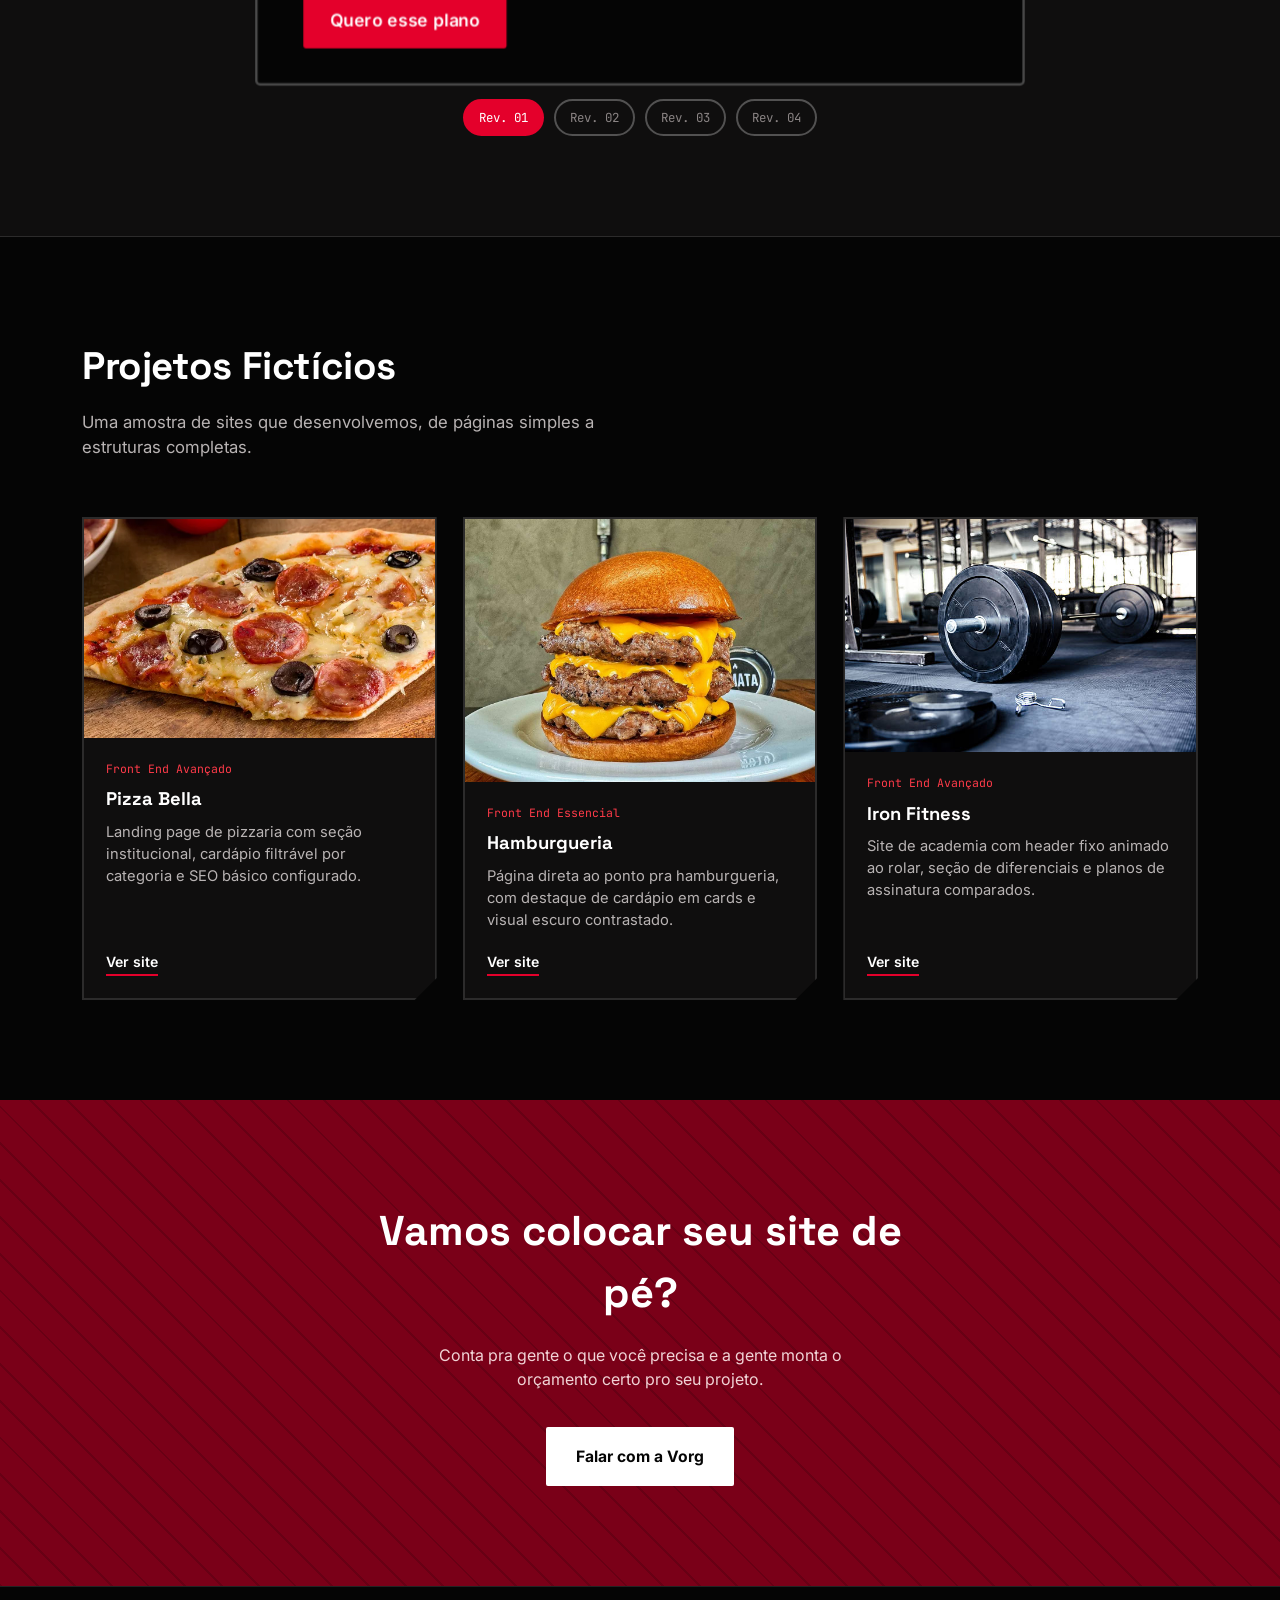
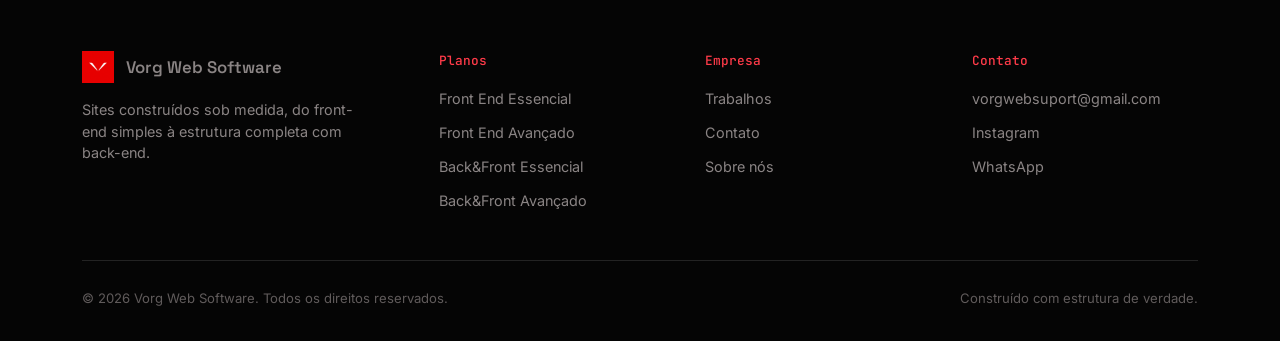
==== commit 061986ce: "SEO atualizado" ====
--- a/index.html
+++ b/index.html
@@ -1,13 +1,38 @@
 <!DOCTYPE html>
 <html lang="pt-BR">
 <head>
-<meta charset="UTF-8">
-<meta name="viewport" content="width=device-width, initial-scale=1.0">
-<title>Vorg Web Software — sites sob medida</title>
-<link rel="preconnect" href="https://fonts.googleapis.com">
-<link rel="preconnect" href="https://fonts.gstatic.com" crossorigin>
-<link href="https://fonts.googleapis.com/css2?family=Space+Grotesk:wght@500;600;700&family=Inter:wght@400;500;600&family=JetBrains+Mono:wght@400;500&display=swap" rel="stylesheet">
-<link rel="stylesheet" href="style.css">
+  <meta charset="UTF-8">
+  <meta name="viewport" content="width=device-width, initial-scale=1.0">
+  <title>Vorg Web Software — sites sob medida</title>
+  <!-- Resposta direta à intenção de busca: quem precisa de site sob medida -->
+  <meta name="description" content="Precisa de um site sob medida? Criamos sites rápidos, otimizados para SEO e Core Web Vitals, prontos para converter clientes." />
+  <meta name="theme-color" content="#ffffff">
+  <link rel="preconnect" href="https://fonts.googleapis.com">
+  <link rel="preconnect" href="https://fonts.gstatic.com" crossorigin>
+  <link href="https://fonts.googleapis.com/css2?family=Space+Grotesk:wght@500;600;700&family=Inter:wght@400;500;600&family=JetBrains+Mono:wght@400;500&display=swap" rel="stylesheet">
+  <link rel="preload" href="style.css" as="style">
+  <link rel="stylesheet" href="style.css">
+  <link rel="canonical" href="/index.html">
+  <link rel="alternate" type="application/rss+xml" title="Vorg - Sitemap" href="/sitemap.xml">
+
+  <!-- Open Graph -->
+  <meta property="og:site_name" content="Vorg Web Software">
+  <meta property="og:locale" content="pt_BR">
+  <meta property="og:type" content="website">
+  <meta property="og:title" content="Vorg Web Software — sites sob medida">
+  <meta property="og:description" content="Criamos sites rápidos e otimizados para SEO e Core Web Vitals.">
+
+  <!-- JSON-LD: Organization & WebSite (substitua example.com pela URL real) -->
+  <script type="application/ld+json">
+  {
+    "@context": "https://schema.org",
+    "@graph": [
+      {"@type": "Organization", "@id": "https://example.com/#org", "name": "Vorg Web Software", "url": "https://example.com/", "logo": "https://example.com/imagens/logo.png", "sameAs": []},
+      {"@type": "WebSite", "@id": "https://example.com/#website", "url": "https://example.com/", "name": "Vorg Web Software", "publisher": {"@id": "https://example.com/#org"}}
+    ]
+  }
+  </script>
+
 </head>
 <body>
 
@@ -15,7 +40,7 @@
   <header class="site-header">
     <div class="container">
       <a href="#top" class="brand">
-        <img src="imagens/logo.png" alt="Vorg Web Software">
+        <img src="imagens/logo.png" alt="Vorg Web Software" loading="lazy">
         <span>Vorg Web Software</span>
       </a>
       <nav class="main-nav">
@@ -154,7 +179,7 @@
 
       <div class="work-card">
         <div class="work-thumb">
-          <img src="imagens/pizzaria.png" alt="Prévia do site Pizza Bella">
+          <img src="imagens/pizzaria.png" alt="Prévia do site Pizza Bella" loading="lazy">
         </div>
         <div class="work-body">
           <span class="work-cat">Front End Avançado</span>
@@ -166,7 +191,7 @@
 
       <div class="work-card">
         <div class="work-thumb">
-          <img src="imagens/hamburgueria.png" alt="Prévia do site de hamburgueria">
+          <img src="imagens/hamburgueria.png" alt="Prévia do site de hamburgueria" loading="lazy">
         </div>
         <div class="work-body">
           <span class="work-cat">Front End Essencial</span>
@@ -178,7 +203,7 @@
 
       <div class="work-card">
         <div class="work-thumb">
-          <img src="imagens/academia.png" alt="Prévia do site Iron Fitness">
+          <img src="imagens/academia.png" alt="Prévia do site Iron Fitness" loading="lazy">
         </div>
         <div class="work-body">
           <span class="work-cat">Front End Avançado</span>
@@ -245,7 +270,7 @@
     </div>
   </footer>
 
-  <script src="script.js"></script>
+  <script src="script.js" defer></script>
 
 </body>
 </html>
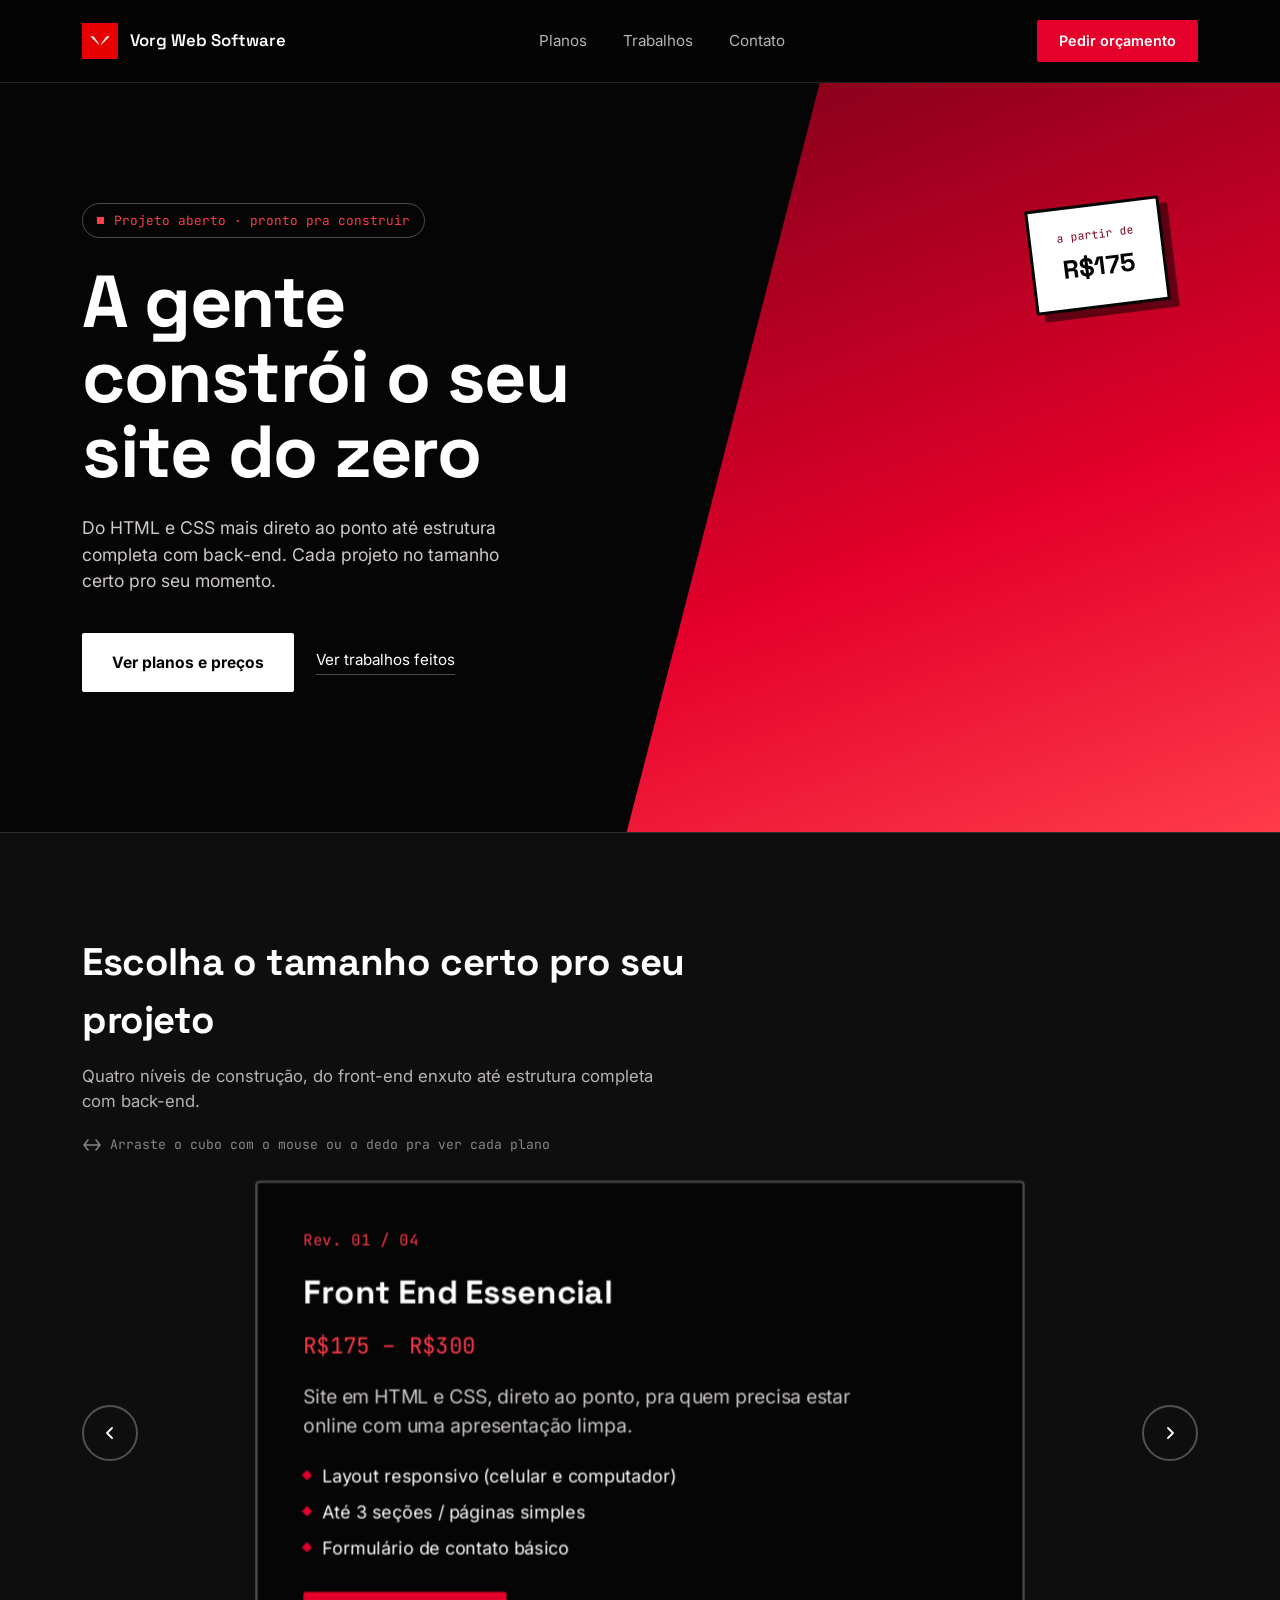
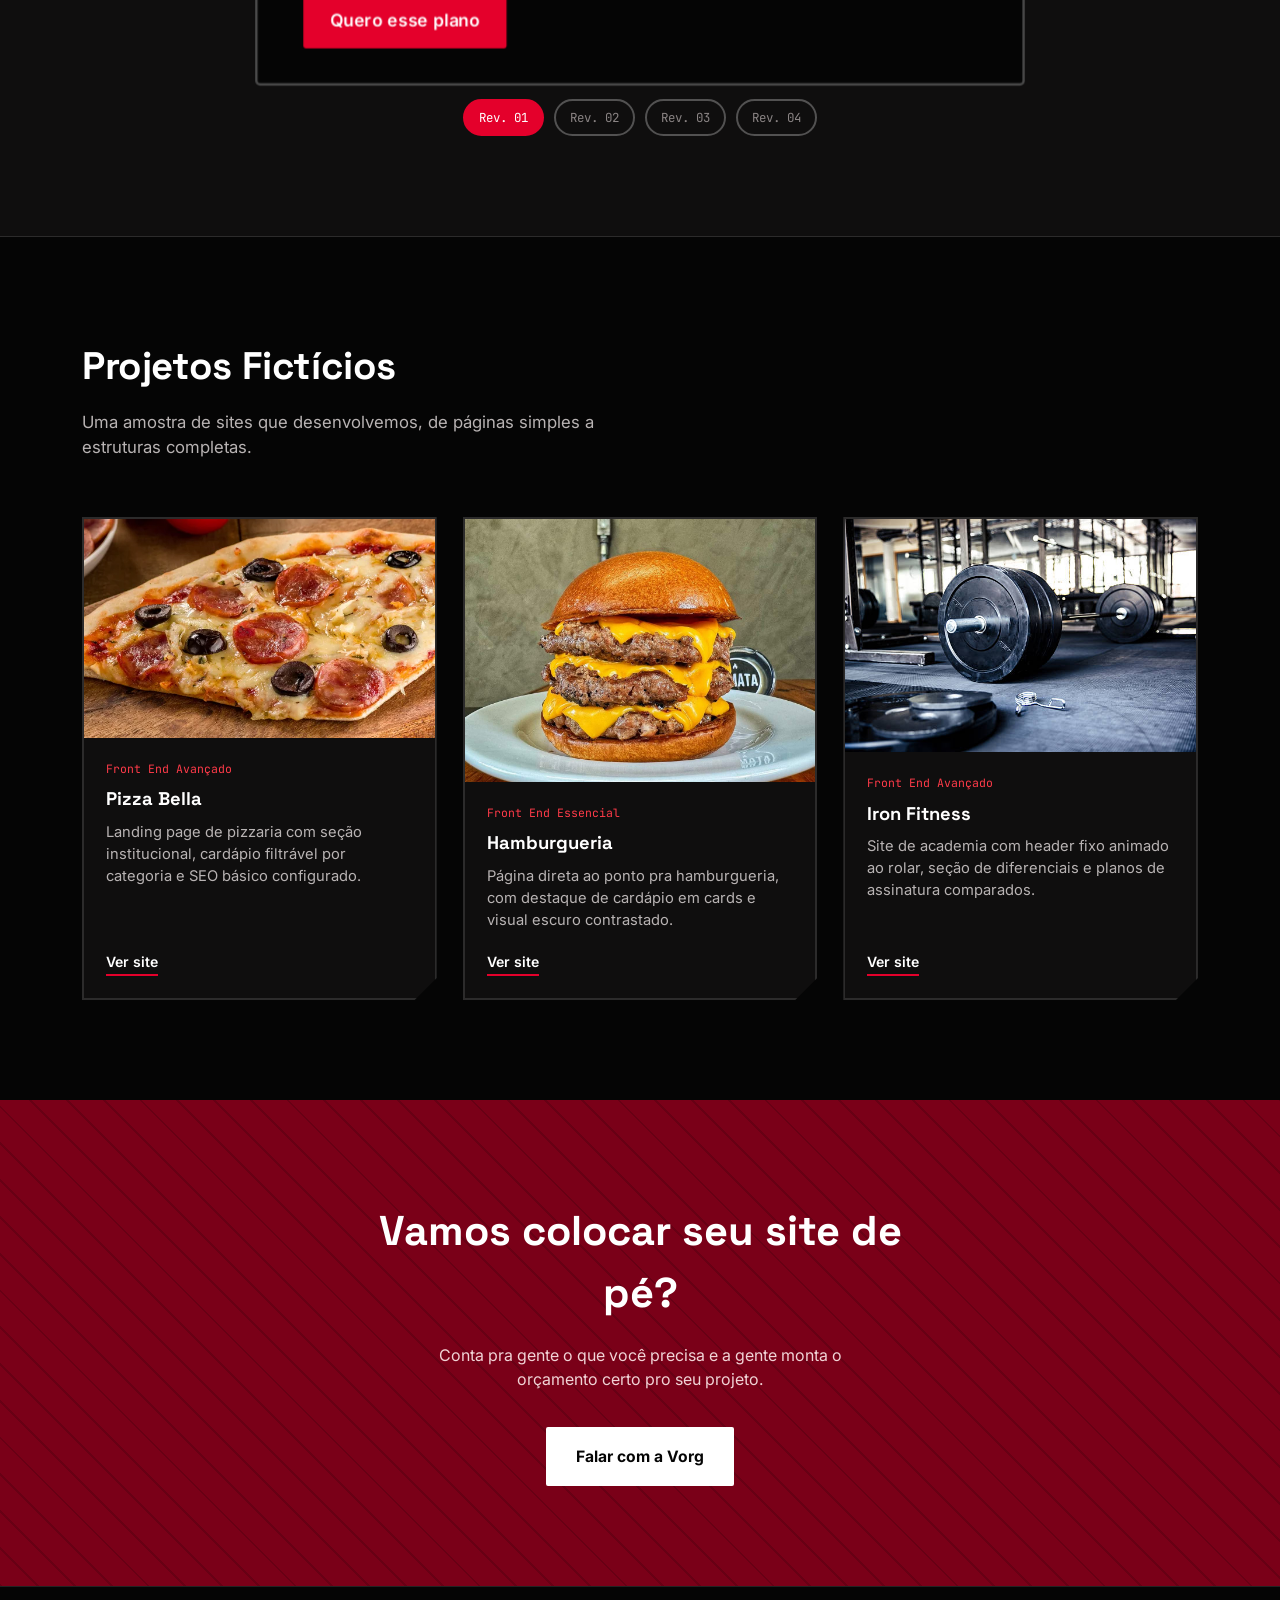
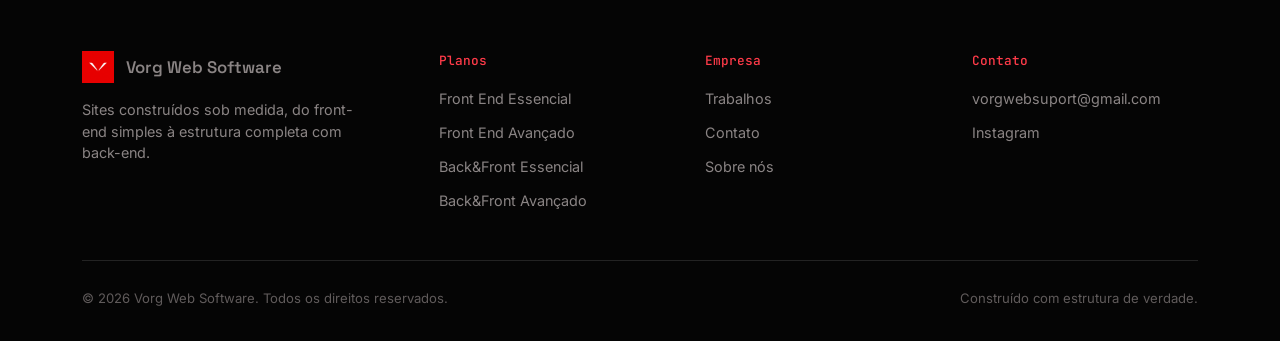
==== commit f79e5b85: "ajustes nos projetos" ====
--- a/index.html
+++ b/index.html
@@ -258,8 +258,7 @@
           <h4>Contato</h4>
           <ul>
             <li><a href="mailto:vorgwebsuport@gmail.com">vorgwebsuport@gmail.com</a></li>
-            <li><a href="#">Instagram</a></li>
-            <li><a href="#">WhatsApp</a></li>
+            <li><a href="https://www.instagram.com/vorgweb/">Instagram</a></li>
           </ul>
         </div>
       </div>
